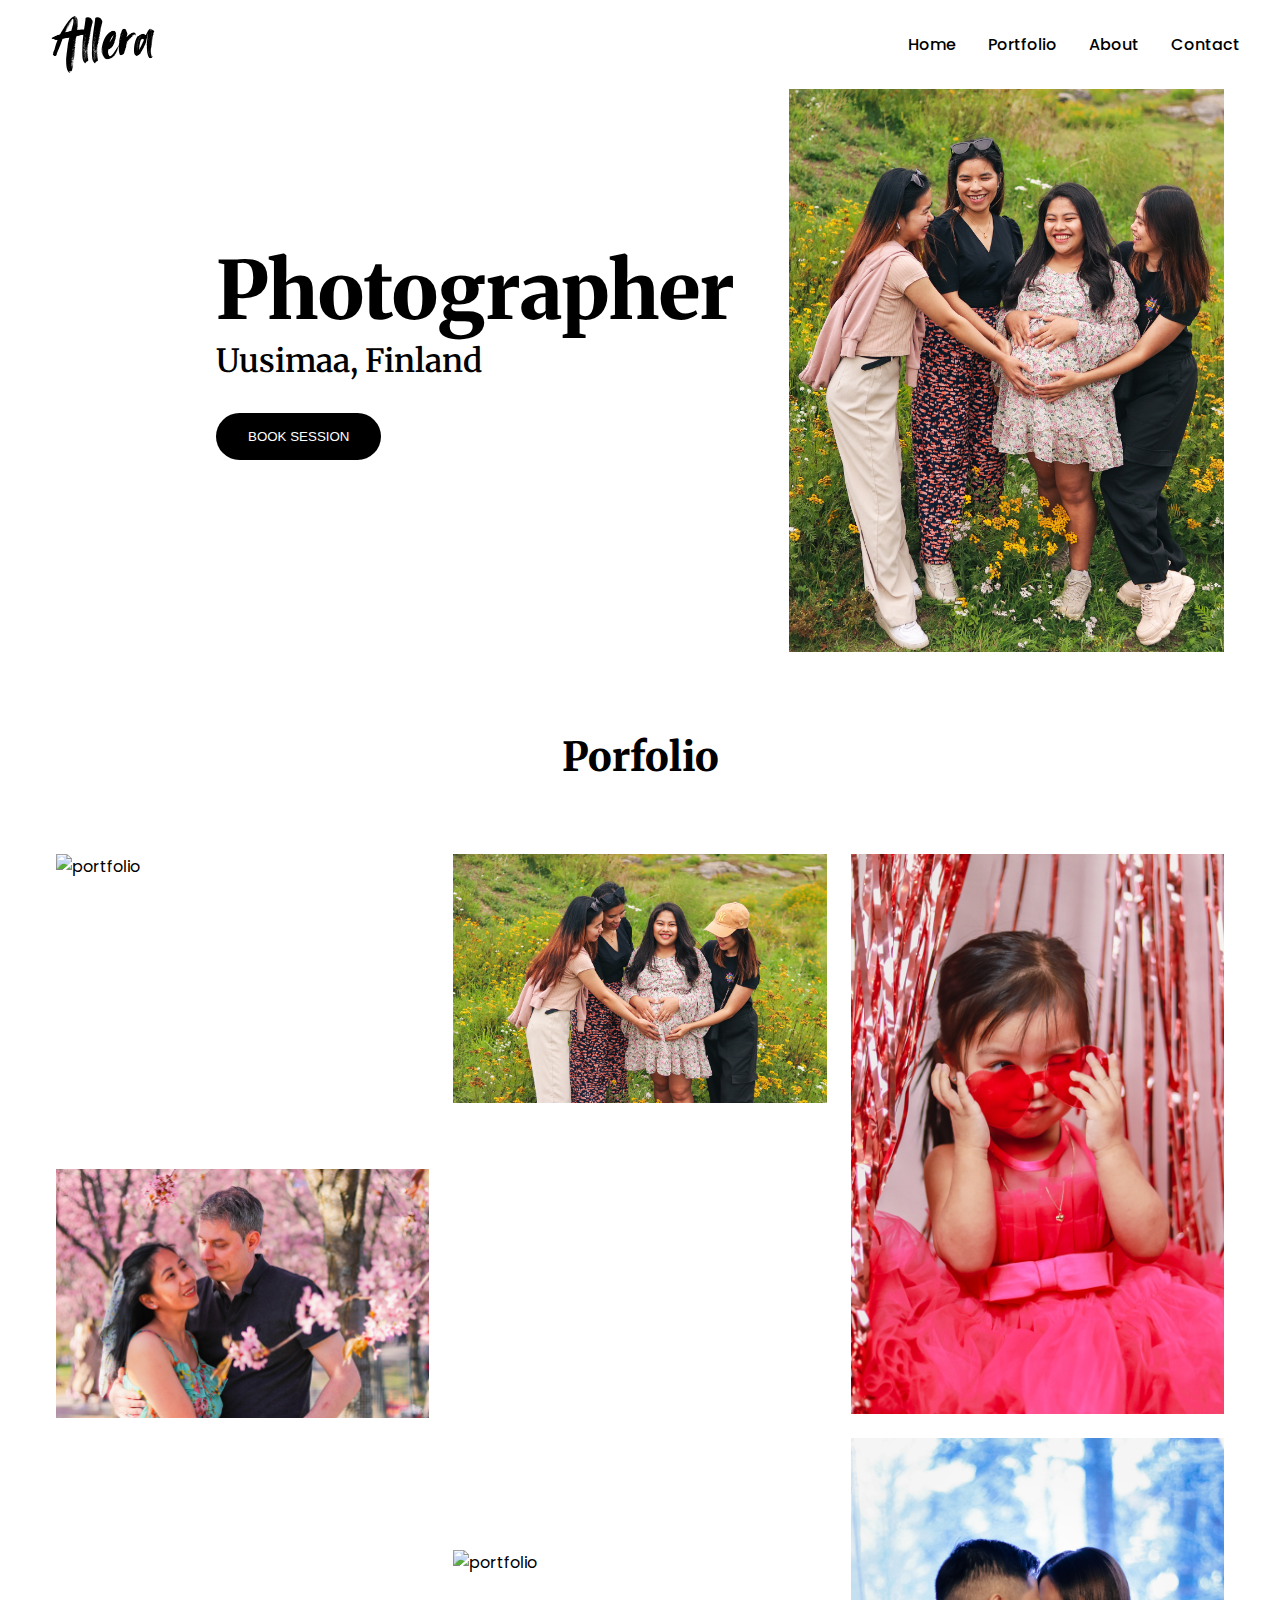
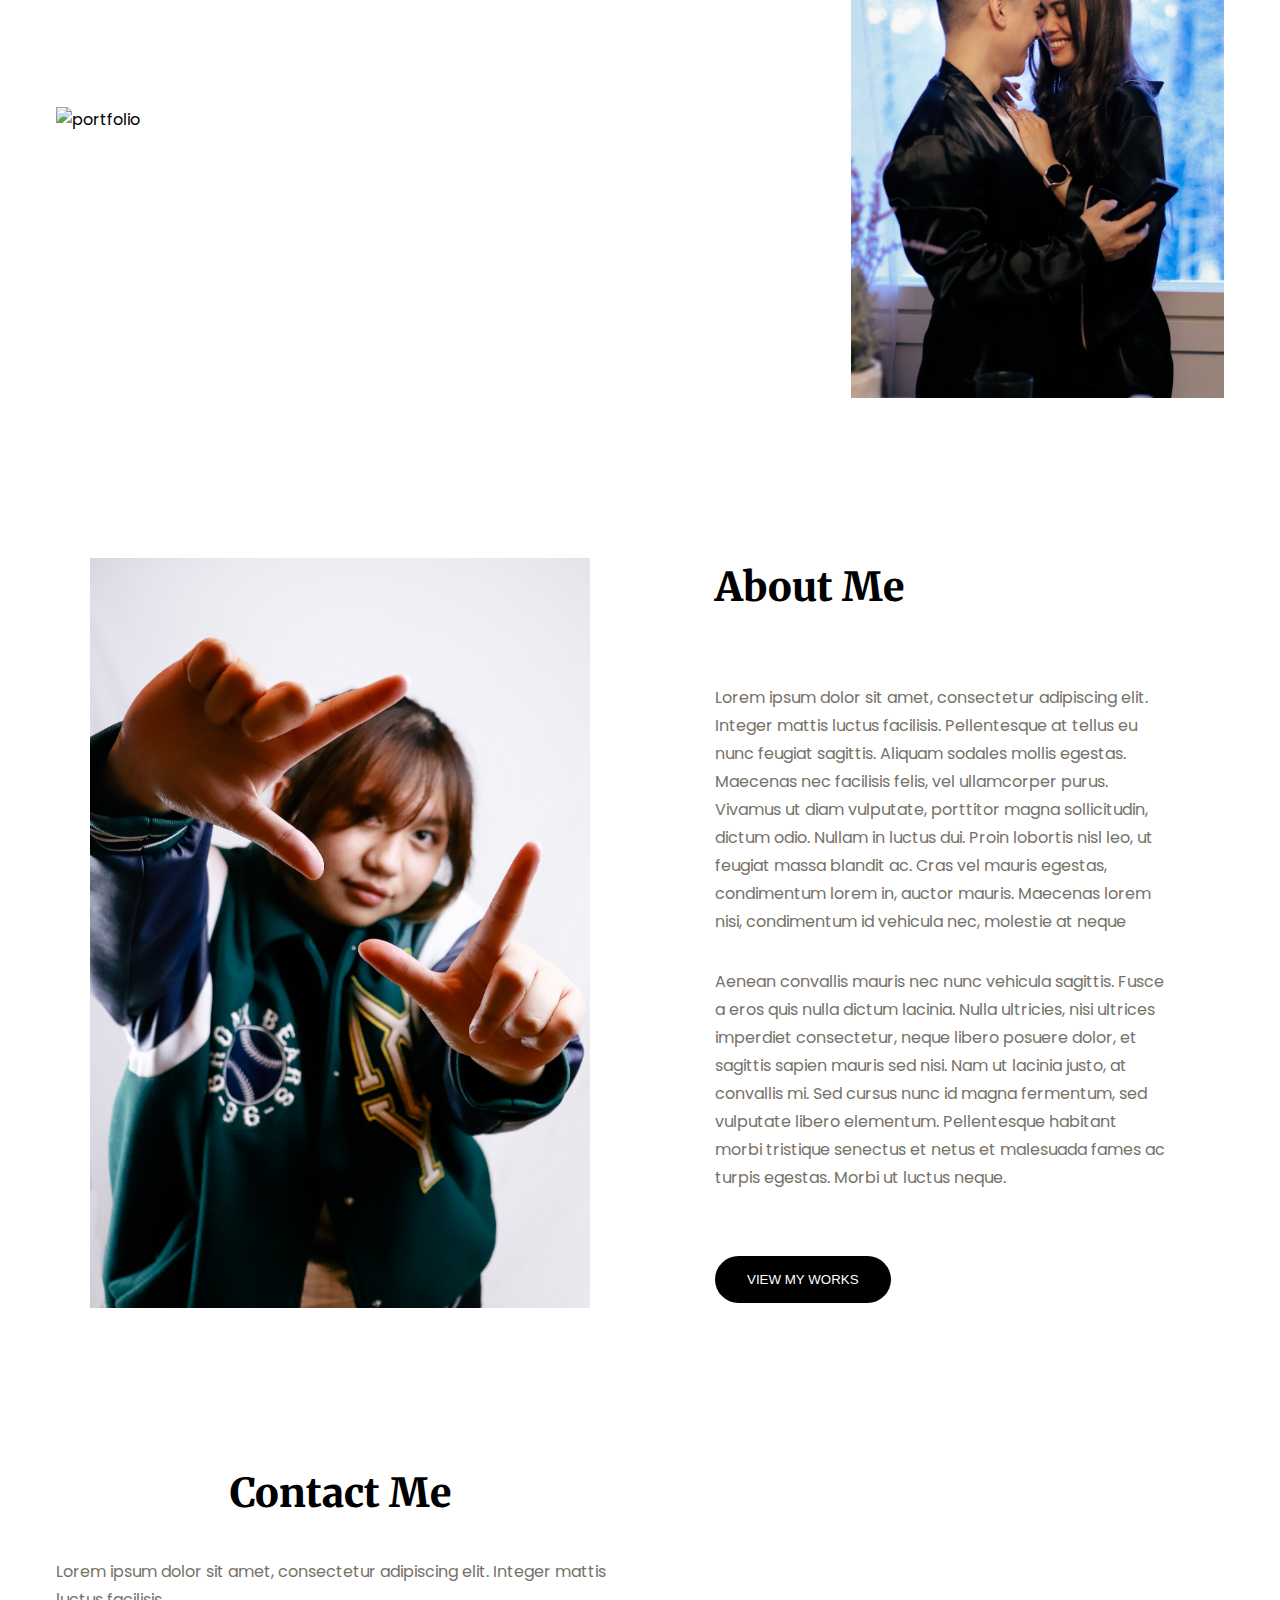
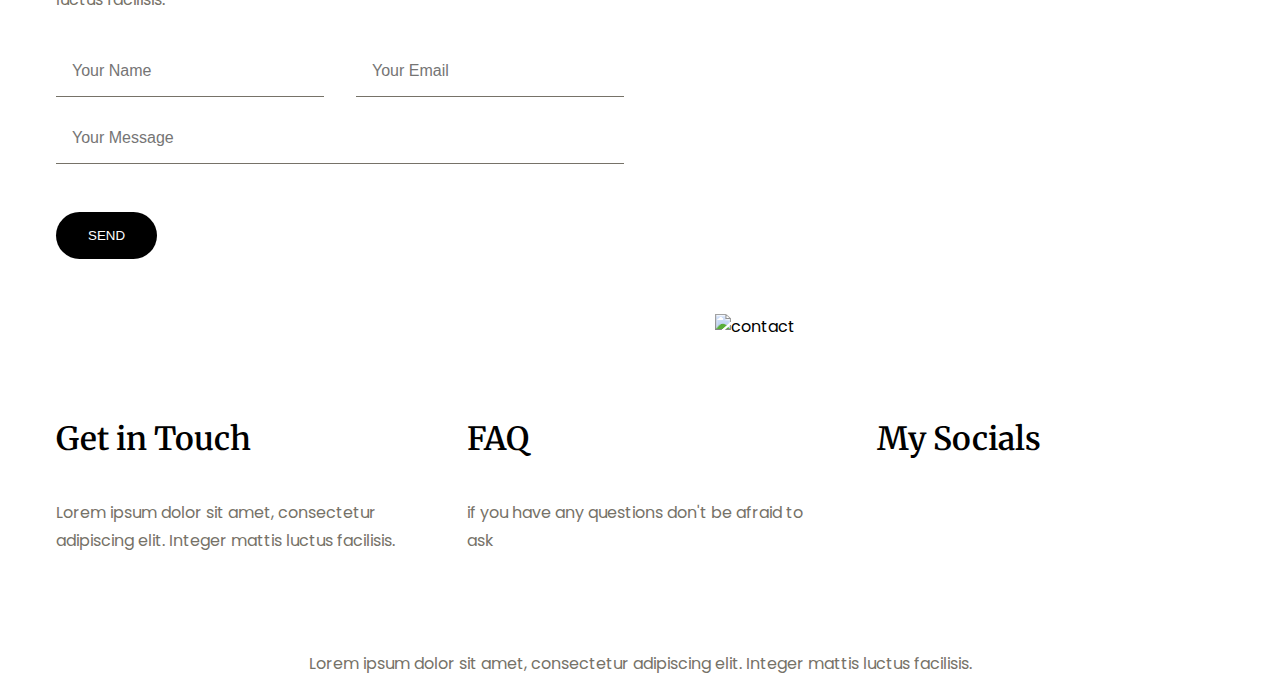
==== index.html @ 9e704250 "user error now fixed yay!notably menu toggle and links issue" ====
<!DOCTYPE html>
<html lang="en">
<head>
    <meta charset="UTF-8">
    <meta name="viewport" content="width=device-width, initial-scale=1.0">
    <script src="https://kit.fontawesome.com/eb5a73e7fa.js" crossorigin="anonymous"></script>
    <link href="https://cdn.jsdelivr.net/npm/remixicon@4.5.0/fonts/remixicon.css" rel="stylesheet"/>
    <link rel="stylesheet" href="style.css">
    <title>Allera Photography</title>
</head>
<body>
    <nav>
        <div class="nav_header">
            <div class="nav_logo">
                <a href="#">
                    <img src="assets/logo (2).png" alt="logo">
                </a>
            </div>
            <div class="nav_menu_btn" id="menu-btn">
                <i class="ri-menu-fill"></i>
            </div>
        </div>
        <ul class="nav_links" id="nav-links">
            <li><a href="#home">Home</a></li>
            <li><a href="#portfolio">Portfolio</a></li>
            <li><a href="#about">About</a></li>
            <li><a href="#contact">Contact</a></li>
        </ul>
    </nav>

    <header id="home">
        <div class="section_container header_container">
            <div class="header_image">
                <img src="assets/headertemp.jpg" alt="header">
            </div>
            <div class="header_content">
                <h1>Photographer</h1>
                <h2>Uusimaa, Finland</h2>
                <div class="header_btn">
                    <button class="btn">BOOK SESSION</button>
                </div>
            </div>
        </div>
    </header>

    <section class="section_container porfolio_container" id="portfolio">
        <h2 class="section_header">Porfolio</h2>
        <div class="portfolio_grid">
            <div>
                <img src="assets/portfolio-1.png" alt="portfolio">
                <img src="assets/portfolio-2.jpg" alt="portfolio">
                <img src="assets/portfolio-3.png" alt="portfolio">
            </div>
            <div>
                <img src="assets/portfolio-4.jpg" alt="portfolio">
                <img src="assets/portfolio-5.jpg" alt="portfolio">
            </div>
            <div>
                <img src="assets/portfolio-6.jpg" alt="portfolio">
                <img src="assets/portfolio-7.jpg" alt="portfolio">
            </div>
        </div>
    </section>

    <section class="section_container about_container" id ="about">
        <div class="about_image">
            <img src="assets/about.jpg" alt="about">
        </div>

        <div class="about_content">
            <h2 class="section_header">About Me</h2>
            <p>Lorem ipsum dolor sit amet, consectetur adipiscing elit. Integer mattis luctus facilisis. Pellentesque at tellus eu nunc feugiat sagittis. Aliquam sodales mollis egestas. Maecenas nec facilisis felis, vel ullamcorper purus. Vivamus ut diam vulputate, porttitor magna sollicitudin, dictum odio. Nullam in luctus dui. Proin lobortis nisl leo, ut feugiat massa blandit ac. Cras vel mauris egestas, condimentum lorem in, auctor mauris. Maecenas lorem nisi, condimentum id vehicula nec, molestie at neque</p>
            <p>Aenean convallis mauris nec nunc vehicula sagittis. Fusce a eros quis nulla dictum lacinia. Nulla ultricies, nisi ultrices imperdiet consectetur, neque libero posuere dolor, et sagittis sapien mauris sed nisi. Nam ut lacinia justo, at convallis mi. Sed cursus nunc id magna fermentum, sed vulputate libero elementum. Pellentesque habitant morbi tristique senectus et netus et malesuada fames ac turpis egestas. Morbi ut luctus neque.</p>
            
            <div class="about_btn">
                <button class="btn">VIEW MY WORKS</button>
            </div>
        </div>
    </section>

    <section class="section" id="contact">
        <div class="section_container contact_container">
            <div class="contact_content">
                <h2 class="section_header">Contact Me</h2>
                <p>Lorem ipsum dolor sit amet, consectetur adipiscing elit. Integer mattis luctus facilisis.
                </p>
                <form action="/">
                    <div class="input_row">
                        <input type="text" placeholder="Your Name">
                        <input type="text" placeholder="Your Email">
                    </div>
                    <input type="text" placeholder="Your Message">
                    <button class="btn" type="Submit">SEND</button>
                </form>
            </div>
            <div class="contact_image">
                <img src="assets/contact.png" alt="contact">
            </div>
        </div>
    </section>

    <footer>
        <div class="section_container footer_container">
            <div class="footer_col">
                <h4 class="section_header">Get in Touch</h4>
                <p>
                    Lorem ipsum dolor sit amet, consectetur adipiscing elit. Integer mattis luctus facilisis.
                </p>
            </div>
            <div class="footer_col">
                <h4 class="section_header">FAQ</h4>
                <p>if you have any questions don't be afraid to ask</p>
            </div>
            <div class="footer_col">
                <h4 class="section_header">My Socials</h4>
                <ul class="footer_socials">
                    <li>
                        <a href="https://www.facebook.com/alleracaptures"><i class="ri-facebook-box-fill"></i></a>
                    </li>
                    <li>
                        <a href="https://www.instagram.com/allerahere/"><i class="ri-instagram-line"></i></a>
                    </li>
                    <li>
                        <a href="https://www.youtube.com/@allerahere"><i class="ri-youtube-line"></i></a>
                    </li>
                </ul>
            </div>
        </div>
        <div class="footer_bar">
            Lorem ipsum dolor sit amet, consectetur adipiscing elit. Integer mattis luctus facilisis.
        </div>
    </footer>

    <script src="https://unpkg.com/scrollreveal"></script>
    <script src="main.js"></script>

</body>
</html>
---- style.css ----
@import url('https://fonts.googleapis.com/css2?family=Merriweather:ital,wght@0,300;0,400;0,700;0,900;1,300;1,400;1,700;1,900&family=Poppins:ital,wght@0,100;0,200;0,300;0,400;0,500;0,600;0,700;0,800;0,900;1,100;1,200;1,300;1,400;1,500;1,600;1,700;1,800;1,900&display=swap');

:root{
    --text-dark: #black;
    --text-light: #767268;
    --extra-light: #eef9f8;
    --white: #white;
    --max-width: 1200px;
    --header-font: "Merriweather", serif;
}

*{
    padding: 0;
    margin: 0;
    box-sizing: border-box;
}

.section_container{
    max-width: var(--max-width);
    margin: auto;
    padding: 5rem 1rem;
}

.section_header{
    position: relative;
    isolation: isolate;
    width: fit-content;
    margin-inline: auto;
    padding-bottom: .5rem;
    font-size: 2.5rem;
    font-weight: 800;
    font-family: var(--header-font);
    color: var(--text-dark);
    text-align: center;
}

.section_header::before{
    position: absolute;
    content: "";
    bottom: 0;
    left: 0;
    height: 2px;
    width: 3rem;
    background-color: var(--text-dark);
}

.btn{
    padding: 1rem 2rem;
    outline: none;
    border-radius: 25px;
    border: none;
    color: white;
    background-color: black;
    transition: 0.3s;
    cursor: pointer;
}

.btn:hover{
    background-color: var(--text-light);
}

img{
    display: flex;
    width: 100%;
}

a{
    text-decoration: none;
    transition: 0.3s;
}

ul{
    list-style: none;
}

html, body{
    scroll-behavior: smooth;
}

body{
    font-family: "Poppins", sans-serif;
}

nav{
    position: fixed;
    isolation: isolate;
    width: 100%;
    z-index: 9;
    background-color: white; /*temporary*/
}

.nav_header{
    padding: 1rem;
    width: 100%;
    display: flex;
    align-items: center;
    justify-content: space-between;
    background-color: white;
}

.nav_logo img{
    max-width: 125px;
}

.nav_menu_btn{
    font-size: 1.5rem;
    color: var(--text-dark);
    cursor: pointer;
}

.nav_links{
    position: absolute;
    bottom: 0;
    left: 0;
    width: 100%;
    display: flex;
    align-items: center;
    justify-content: center;
    flex-direction: column;
    gap: 2rem;
    padding: 2rem;
    background-color: white;
    transition: transform 0.5s;
    z-index: -1;
}

.nav_links.open{
    transform: translateY(100%);
}

.nav_links a{
    font-weight: 500;
    color: var(--text-dark);
}

.header_container {
    display: grid;
    padding-block: 0;
    overflow: hidden;
}

.header_content {
    padding-block: 0 5rem;
}

.header_content h1 {
    font-size: 3.5rem;
    font-weight: 800;
    font-family: var(--header-font);
    color: var(--text-dark);
    text-align: center;
}

.header_content h2 {
    margin-bottom: 2rem;
    font-size: 2rem;
    font-weight: 600;
    font-family: var(--header-font);
    color: var(--text-dark);
    text-align: center;
}

.header_btn {
    text-align: center;
}

.about_container {
    display: grid;
    gap: 2rem;
    overflow: hidden;
}

.about_image img {
    max-width: 500px;
    margin-inline: auto;
}

.about_content .section_header {
    margin-bottom: 4rem;
}

.about_content p {
    margin-bottom: 2rem;
    color: var(--text-light);
    line-height: 1.75rem;
    text-align: center;
}

.about_btn {
    margin-top: 4rem;
    text-align: center;
}

.portfolio_grid {
    margin-top: 4rem;
    display: grid;
    gap: 1rem;
}

.portfolio_grid > div {
    display: grid;
    gap: 1rem;
}

.contact {
    background-color: var(--extra-light);
}

.contact_container {
    padding-block: 0;
    display: grid;
    gap: 2rem;
}

.contact_content {
    padding-block: 5rem;
}

.contact_content .section_header {
    margin-bottom: 2rem;
}

.contact_content p {
    margin-bottom: 2rem;
    line-height: 1.75rem;
    color: var(--text-light);
    text-align: center;
}

.contact_content input {
    width: 100%;
    padding: 1rem;
    margin-bottom: 1rem;
    outline: none;
    border: none;
    border-bottom: 1px solid var(--text-light);
    font-size: 1rem;
    color: var(--text-light);
    background-color: transparent;
}

.contact_content .btn {
    margin-top: 2rem;
}

.contact_image {
    display: none;
}

.footer_container {
    display: grid;
    gap: 4rem;
}

.footer_col .section_header {
    margin-inline-start: unset;
    margin-bottom: 2rem;
    font-size: 2rem;
    font-weight: 600;
}

.footer_col p {
    line-height: 1.75rem;
    color: var(--text-light);
}

.footer_socials {
    display: flex;
    align-items: center;
    flex-wrap: wrap;
}

.footer_socials a {
    padding: 5px 9px;
    font-size: 1.25rem;
    color: var(--text-light);
    border-radius: 100%;
}

.footer_socials hover {
    background-color: var(--extra-light);
}

.footer_bar {
    padding: 1rem;
    color: var(--text-light);
    text-align: center;
}

/*Responsiveness*/

@media (width > 540px){
    .header_content h1 {
        font-size: 4.75rem;
    }

    .portfolio_grid {
        grid-template-columns: repeat(2, 1fr);
    }

    .portfolio_grid > div:nth-child(3) {
        grid-column: 1/3;
        grid-template-columns: repeat(2, 1fr);
    }

    .input_row {
        display: flex;
        gap: 2rem;
    }

    .footer_container {
        grid-template-columns: repeat(2, 1fr);
    }
}

@media (width > 768px) {
    nav{
        position: absolute;
        padding: 1rem 2 rem;
        max-width: var(--max-width);
        top: 0;
        left: 50%;
        transform: translateX(-50%);
        display: flex;
        align-items: center;
        justify-content: space-between;
        gap: 1rem;
    }

    .nav_header {
        flex: 1;
        padding: 0;
        background-color: transparent;
    }

    .nav_menu_btn {
        display: none;
    }

    .nav_links {
        position: static;
        padding: 0;
        width: fit-content;
        flex-direction: row;
        background-color: transparent;
        transform: none !important;
    }

    .nav_links a:hover {
        color: var(--text-light);
    }

    .header_container {
        grid-template-columns: repeat(2, 1fr);
        align-items: center;
        isolation: isolate;
    }

    .header_image {
        grid-area: 1/2/2/3;
        position: relative;
        height: 100%;
    }

    .header_image img {
        position: absolute;
        top: 0;
        right: 0;
        width: unset;
        height: 100%;
        z-index: -1;
    }

    .header_content {
        padding: 10rem;
    }

    .header_content :is(h1,h2, .header_btn){
        text-align: left;
    }

    .header_content h1 {
        font-size: 5rem;
    }

    .about_container {
        grid-template-columns: repeat(2, 1fr);
        align-items: center;
    }

    .about_content {
        max-width: 450px;
        margin-inline: auto;
    }

    .about_content .section_header {
        margin-inline-start: unset;
    }

    .about_content :is(p, .about_btn) {
        text-align: left;
    }

    .portfolio_grid {
        grid-template-columns: repeat(3, 1fr);
    }

    .portfolio_grid > div:nth-child(3) {
        grid-column: unset;
        grid-template-columns: 1fr;
    }

    .contact_container {
        grid-template-columns: repeat(2, 1fr);
    }

    .contact_content .section_container {
        margin-inline-start: unset;
    }

    .contact_content p {
        text-align: left;
    }

    .contact_image {
        display: flex;
        position: relative;
        isolation: isolate;
    }

    .contact_image img {
        position: absolute;
        bottom: 0;
        left: 50%;
        transform: translateX(-50%);
        max-width: 450px;
    }

    .footer_container {
        grid-template-columns: repeat(3, 1fr);
    }
}

@media (width > 1024px) {
    .header_content{
        padding-block: 15rem 12rem;
    }

    .portfolio_grid,
    .portfolio_grid > div {
        gap: 1.5rem;
    }
}
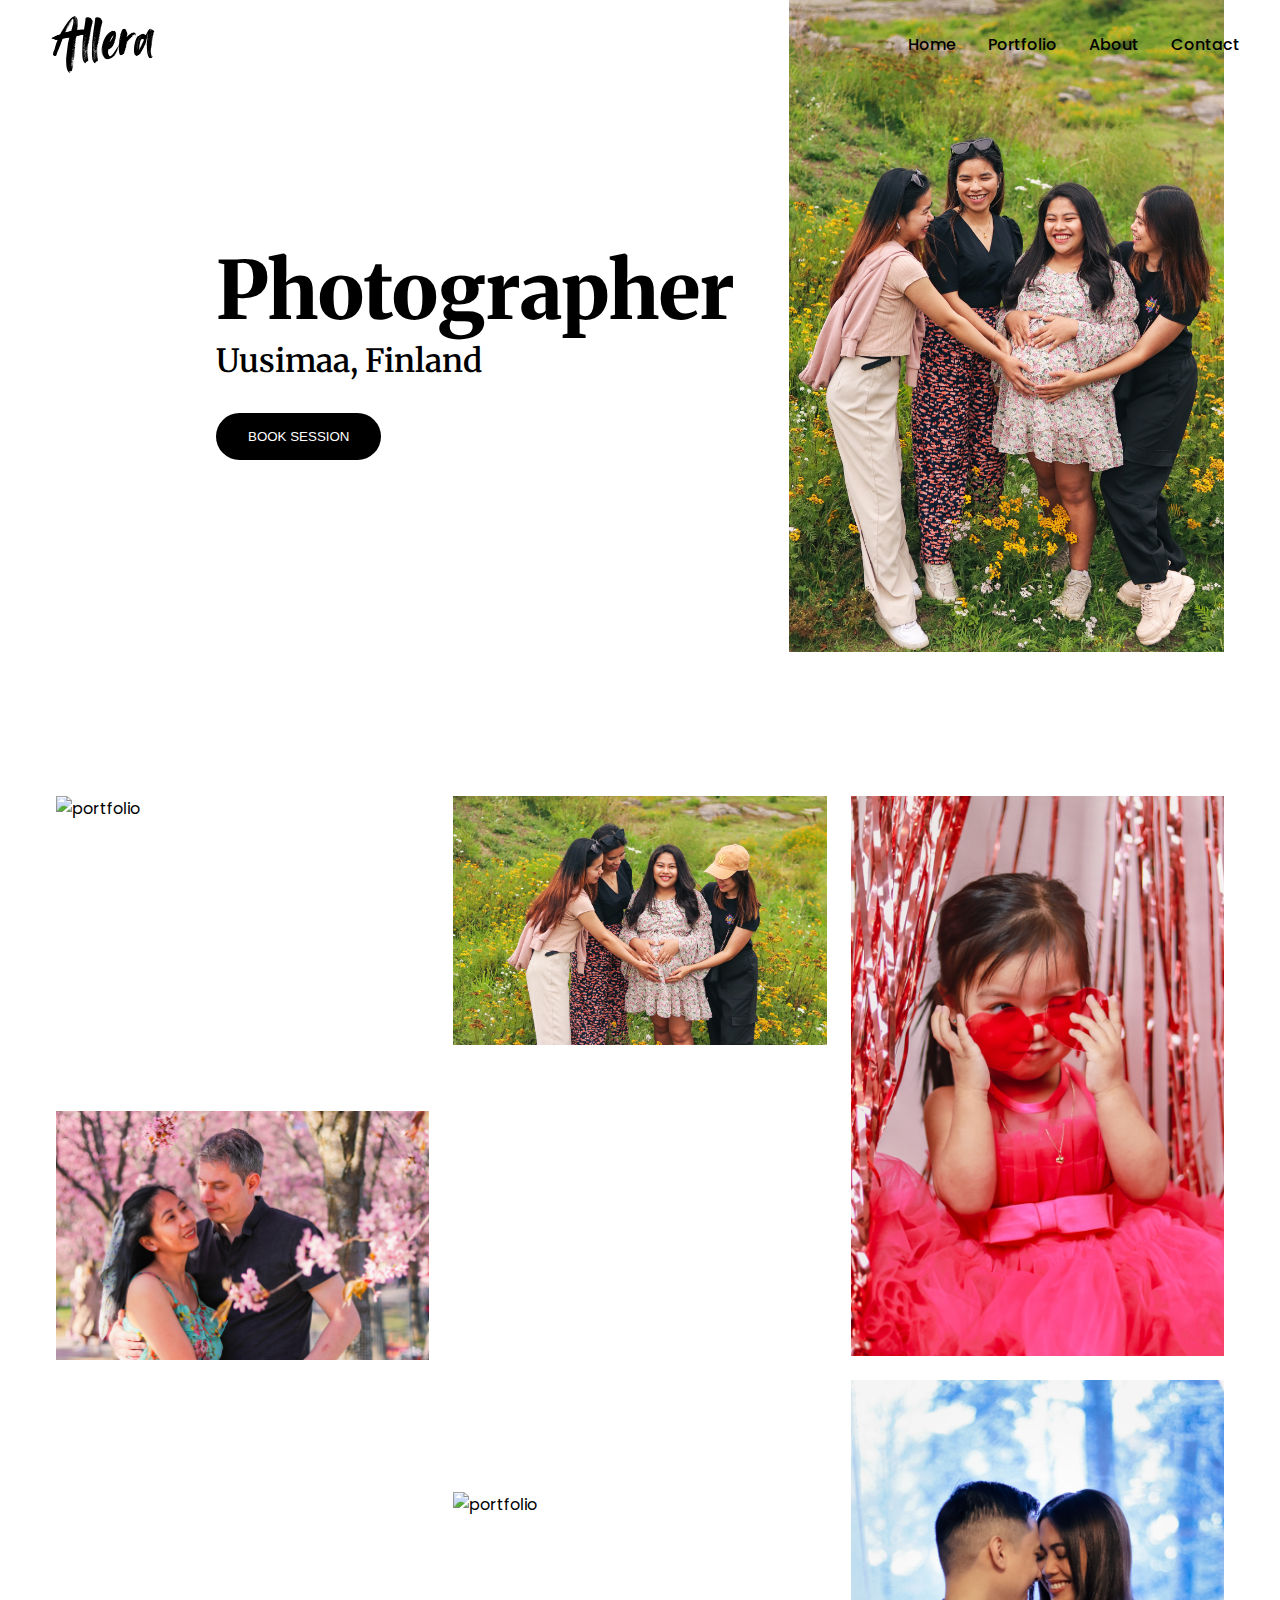
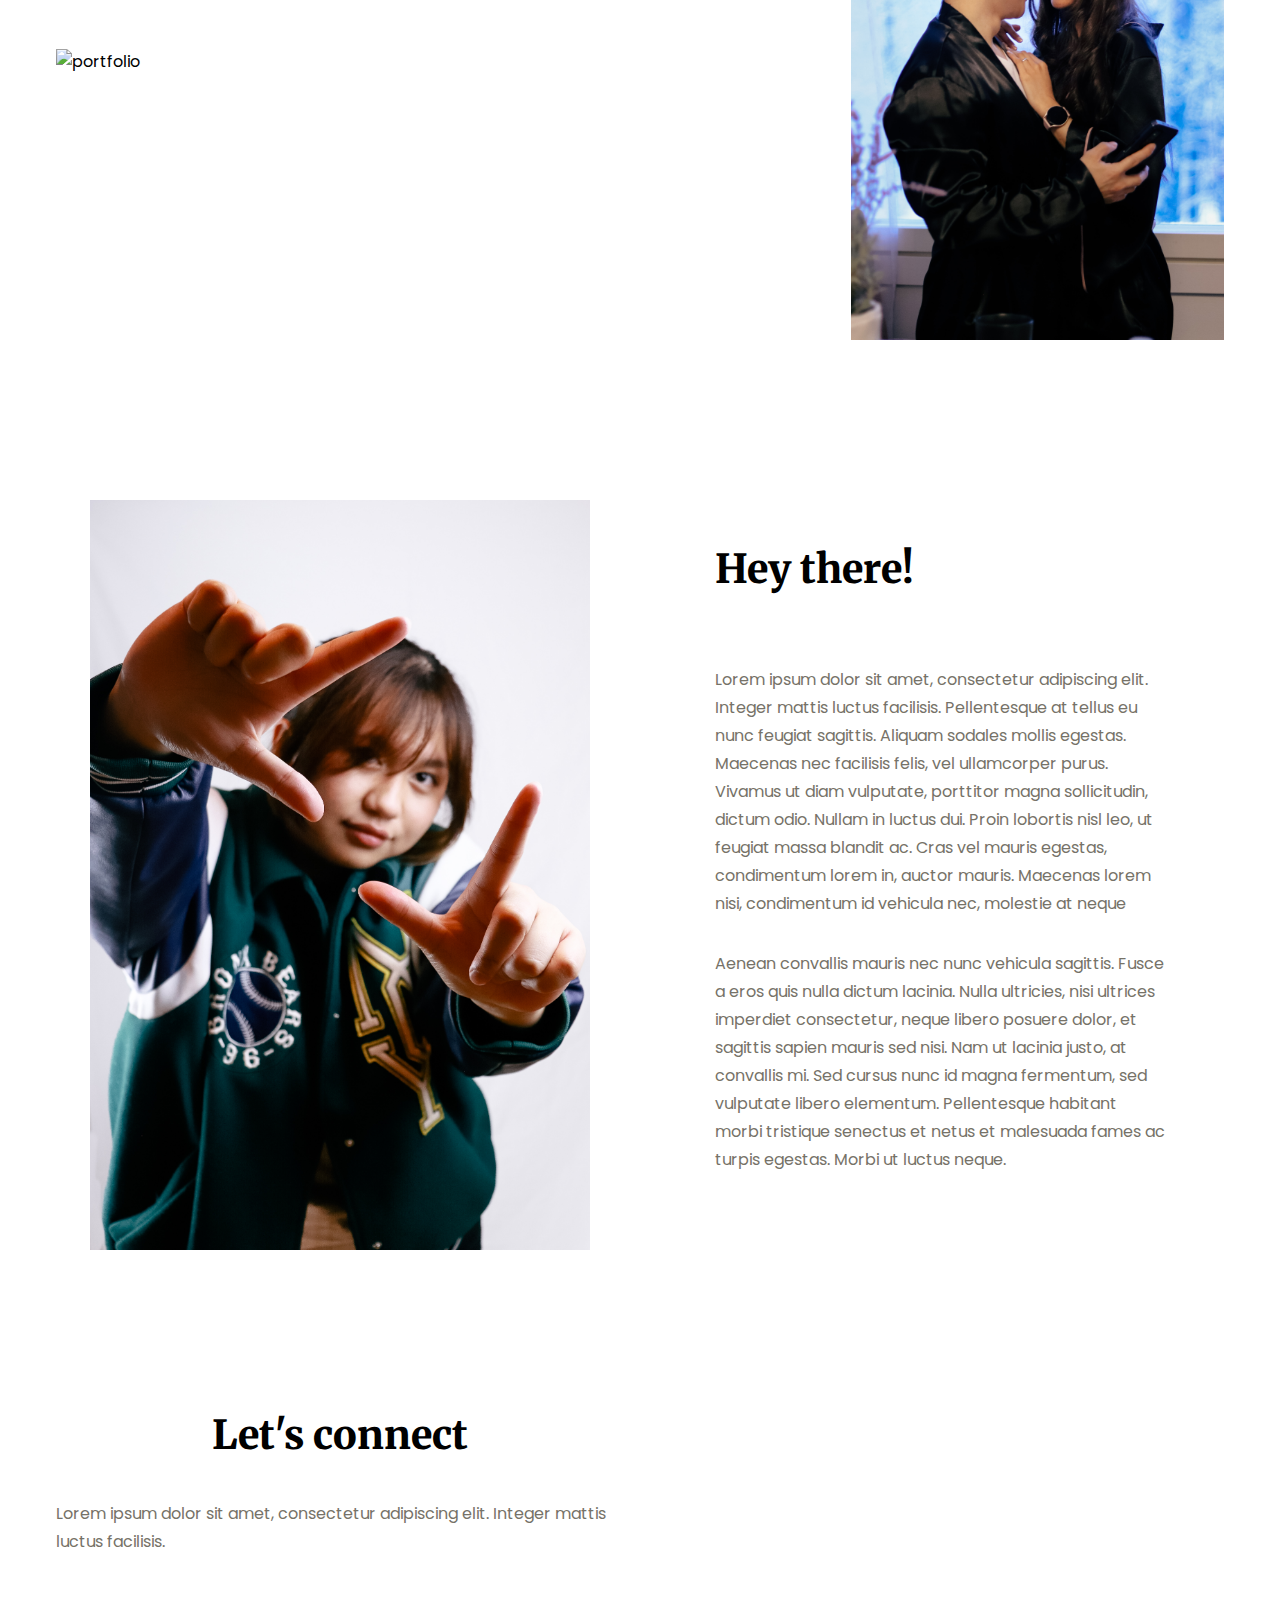
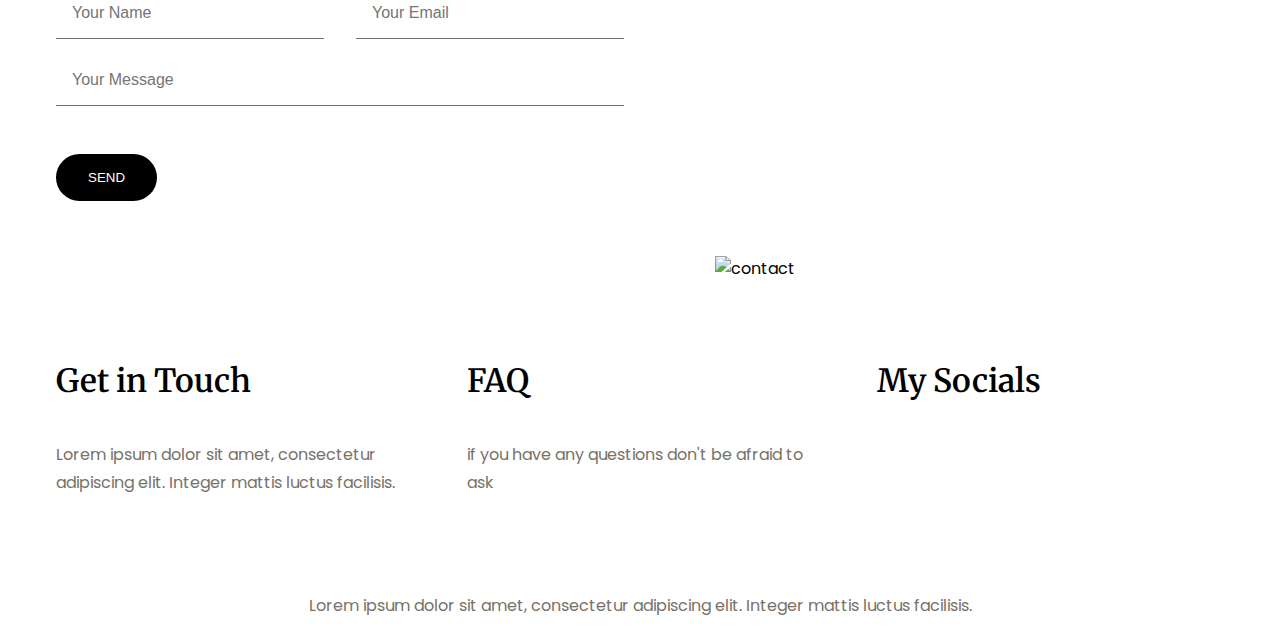
==== commit a22fcc25: "slight adjustments" ====
--- a/index.html
+++ b/index.html
@@ -41,10 +41,10 @@
                 </div>
             </div>
         </div>
-    </header>
+    </header> 
 
     <section class="section_container porfolio_container" id="portfolio">
-        <h2 class="section_header">Porfolio</h2>
+        <!-- <h2 class="section_header">Porfolio</h2> -->
         <div class="portfolio_grid">
             <div>
                 <img src="assets/portfolio-1.png" alt="portfolio">
@@ -68,20 +68,20 @@
         </div>
 
         <div class="about_content">
-            <h2 class="section_header">About Me</h2>
+            <h2 class="section_header">Hey there!</h2>
             <p>Lorem ipsum dolor sit amet, consectetur adipiscing elit. Integer mattis luctus facilisis. Pellentesque at tellus eu nunc feugiat sagittis. Aliquam sodales mollis egestas. Maecenas nec facilisis felis, vel ullamcorper purus. Vivamus ut diam vulputate, porttitor magna sollicitudin, dictum odio. Nullam in luctus dui. Proin lobortis nisl leo, ut feugiat massa blandit ac. Cras vel mauris egestas, condimentum lorem in, auctor mauris. Maecenas lorem nisi, condimentum id vehicula nec, molestie at neque</p>
             <p>Aenean convallis mauris nec nunc vehicula sagittis. Fusce a eros quis nulla dictum lacinia. Nulla ultricies, nisi ultrices imperdiet consectetur, neque libero posuere dolor, et sagittis sapien mauris sed nisi. Nam ut lacinia justo, at convallis mi. Sed cursus nunc id magna fermentum, sed vulputate libero elementum. Pellentesque habitant morbi tristique senectus et netus et malesuada fames ac turpis egestas. Morbi ut luctus neque.</p>
             
-            <div class="about_btn">
+          <!--  <div class="about_btn">
                 <button class="btn">VIEW MY WORKS</button>
-            </div>
+            </div> -->
         </div>
     </section>
 
     <section class="section" id="contact">
         <div class="section_container contact_container">
             <div class="contact_content">
-                <h2 class="section_header">Contact Me</h2>
+                <h2 class="section_header">Let's connect</h2>
                 <p>Lorem ipsum dolor sit amet, consectetur adipiscing elit. Integer mattis luctus facilisis.
                 </p>
                 <form action="/">
--- a/style.css
+++ b/style.css
@@ -86,7 +86,6 @@
     isolation: isolate;
     width: 100%;
     z-index: 9;
-    background-color: white; /*temporary*/
 }
 
 .nav_header{
@@ -289,6 +288,8 @@
 
 /*Responsiveness*/
 
+
+
 @media (width > 540px){
     .header_content h1 {
         font-size: 4.75rem;
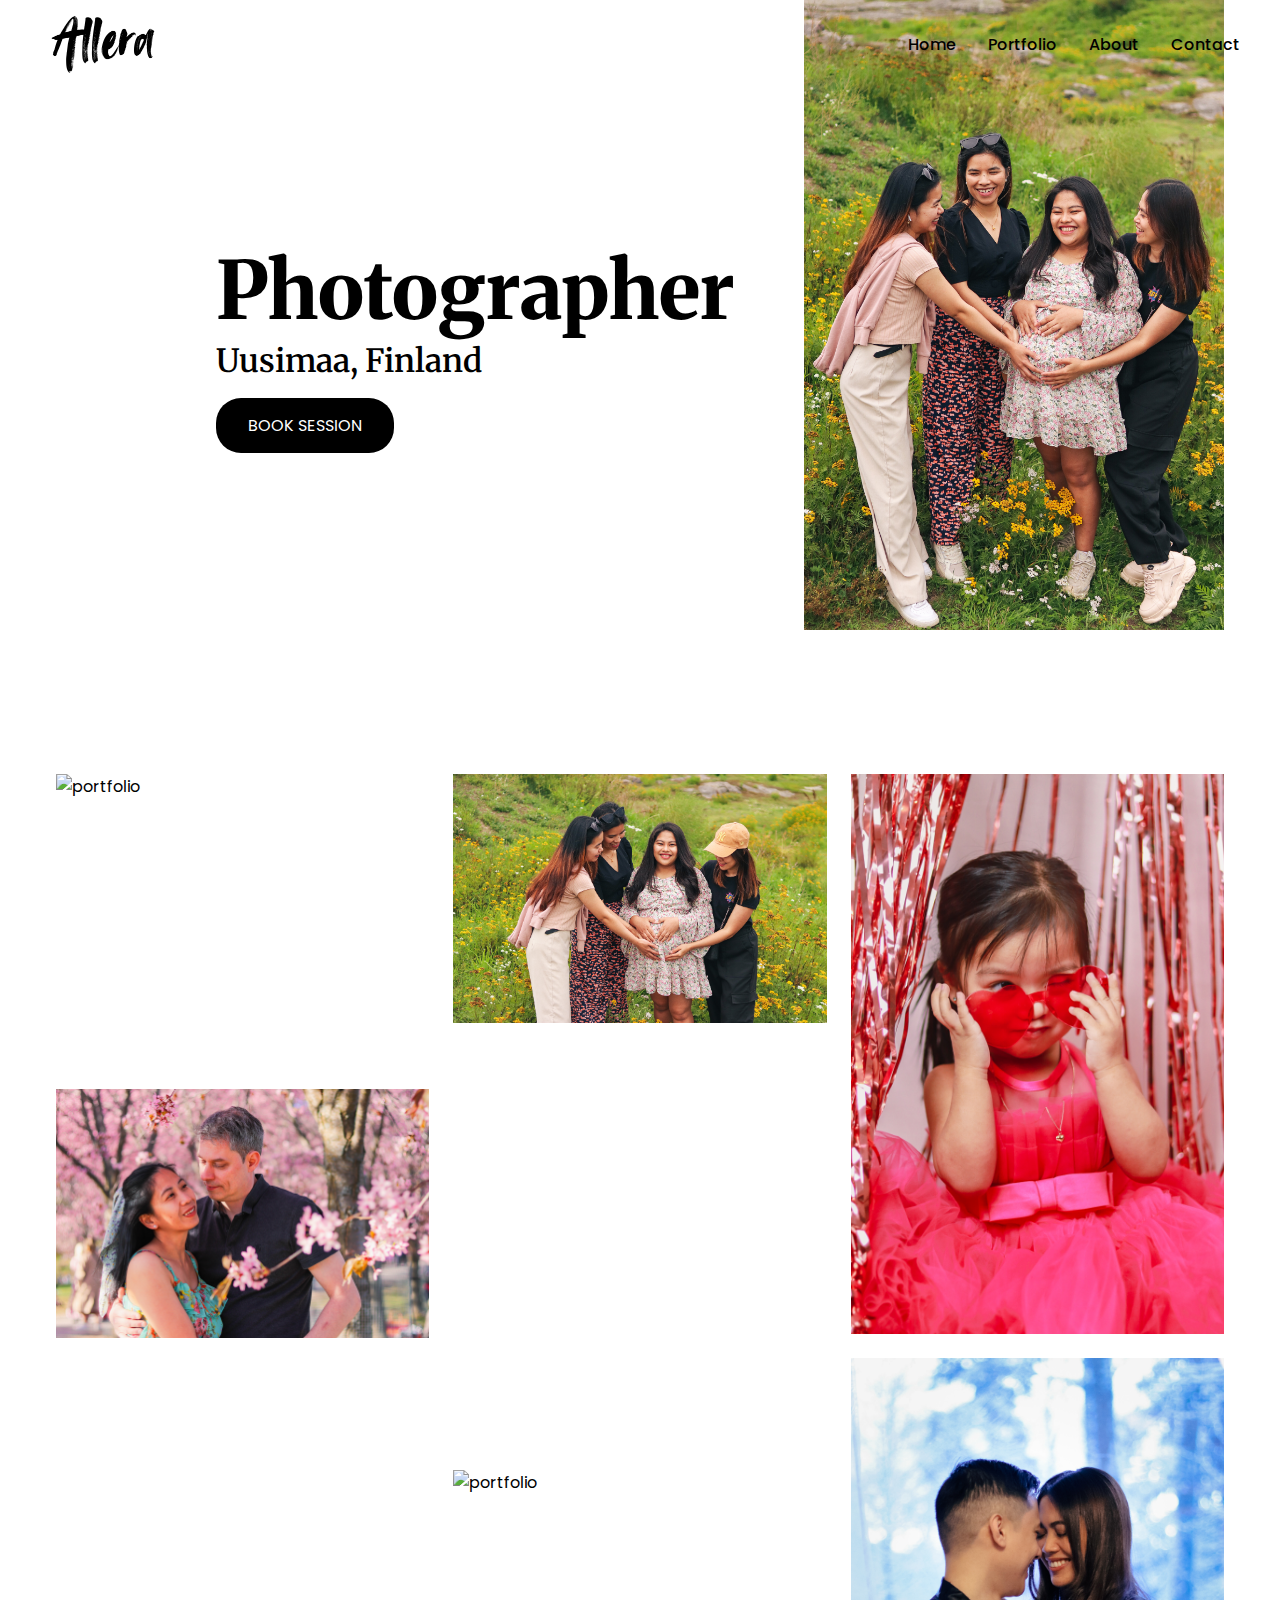
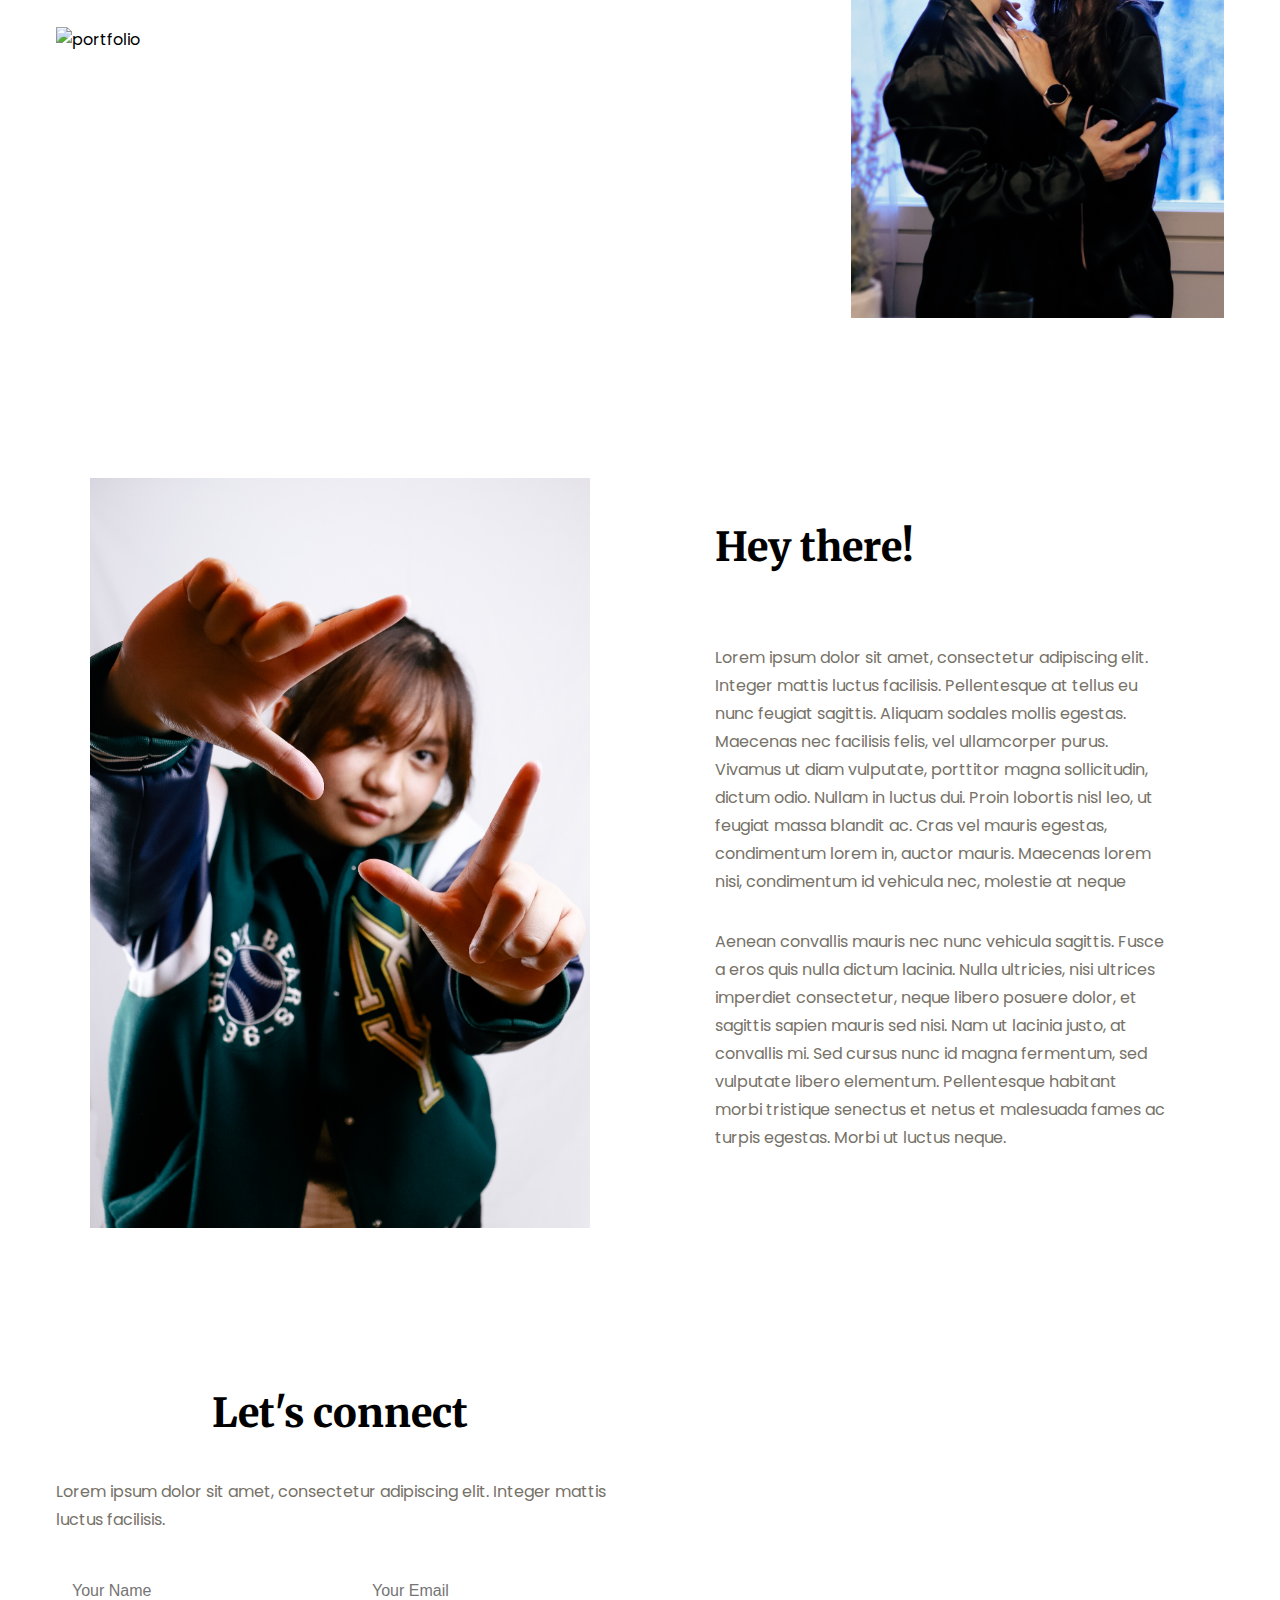
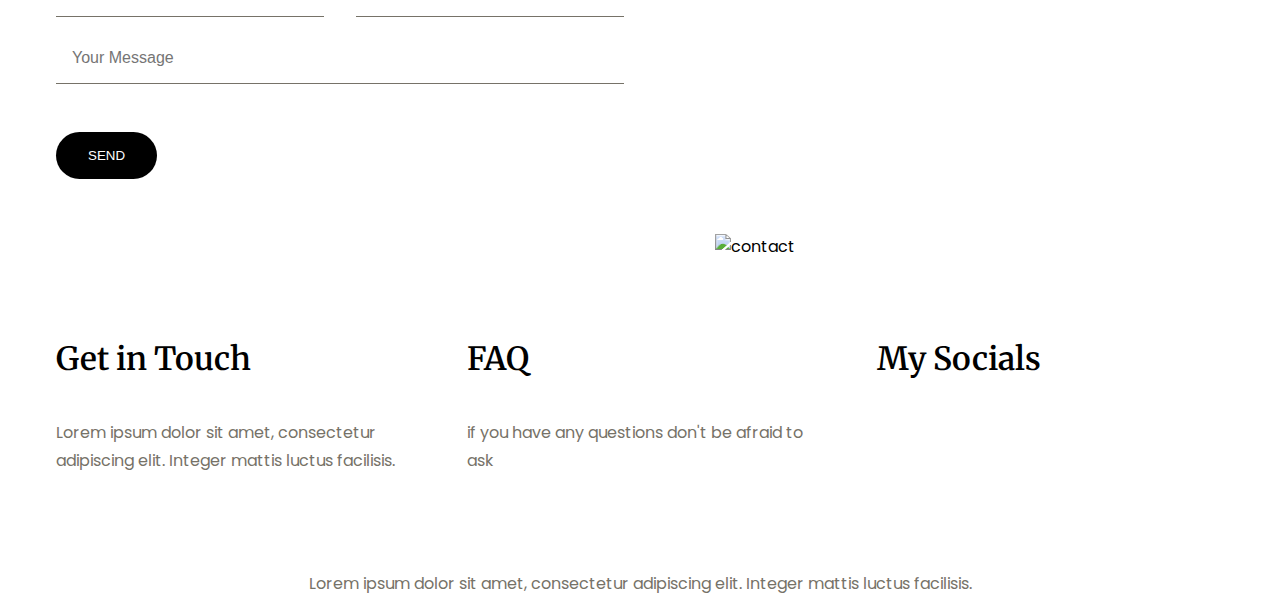
==== commit 11e705a8: "added google forms embeb link'" ====
--- a/index.html
+++ b/index.html
@@ -37,7 +37,7 @@
                 <h1>Photographer</h1>
                 <h2>Uusimaa, Finland</h2>
                 <div class="header_btn">
-                    <button class="btn">BOOK SESSION</button>
+                    <a href="form.html"  class="btn">BOOK SESSION</a>
                 </div>
             </div>
         </div>
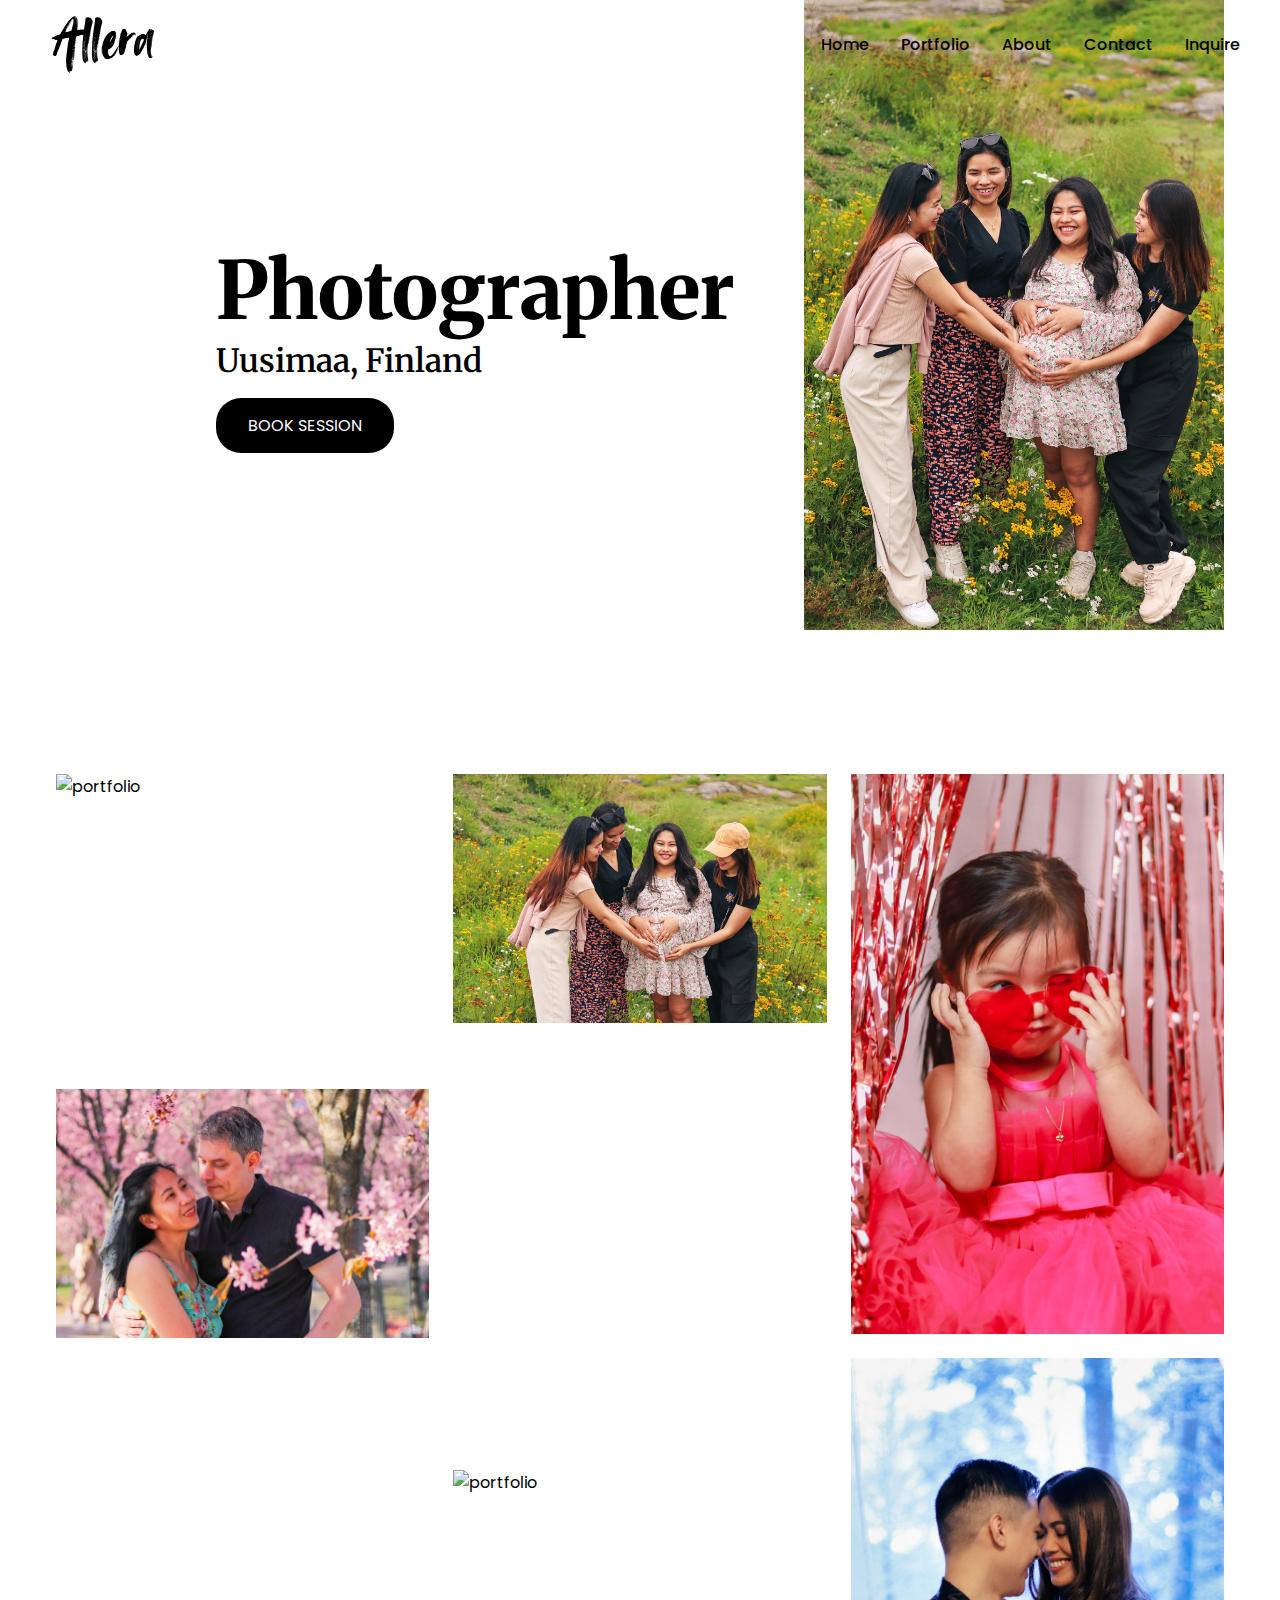
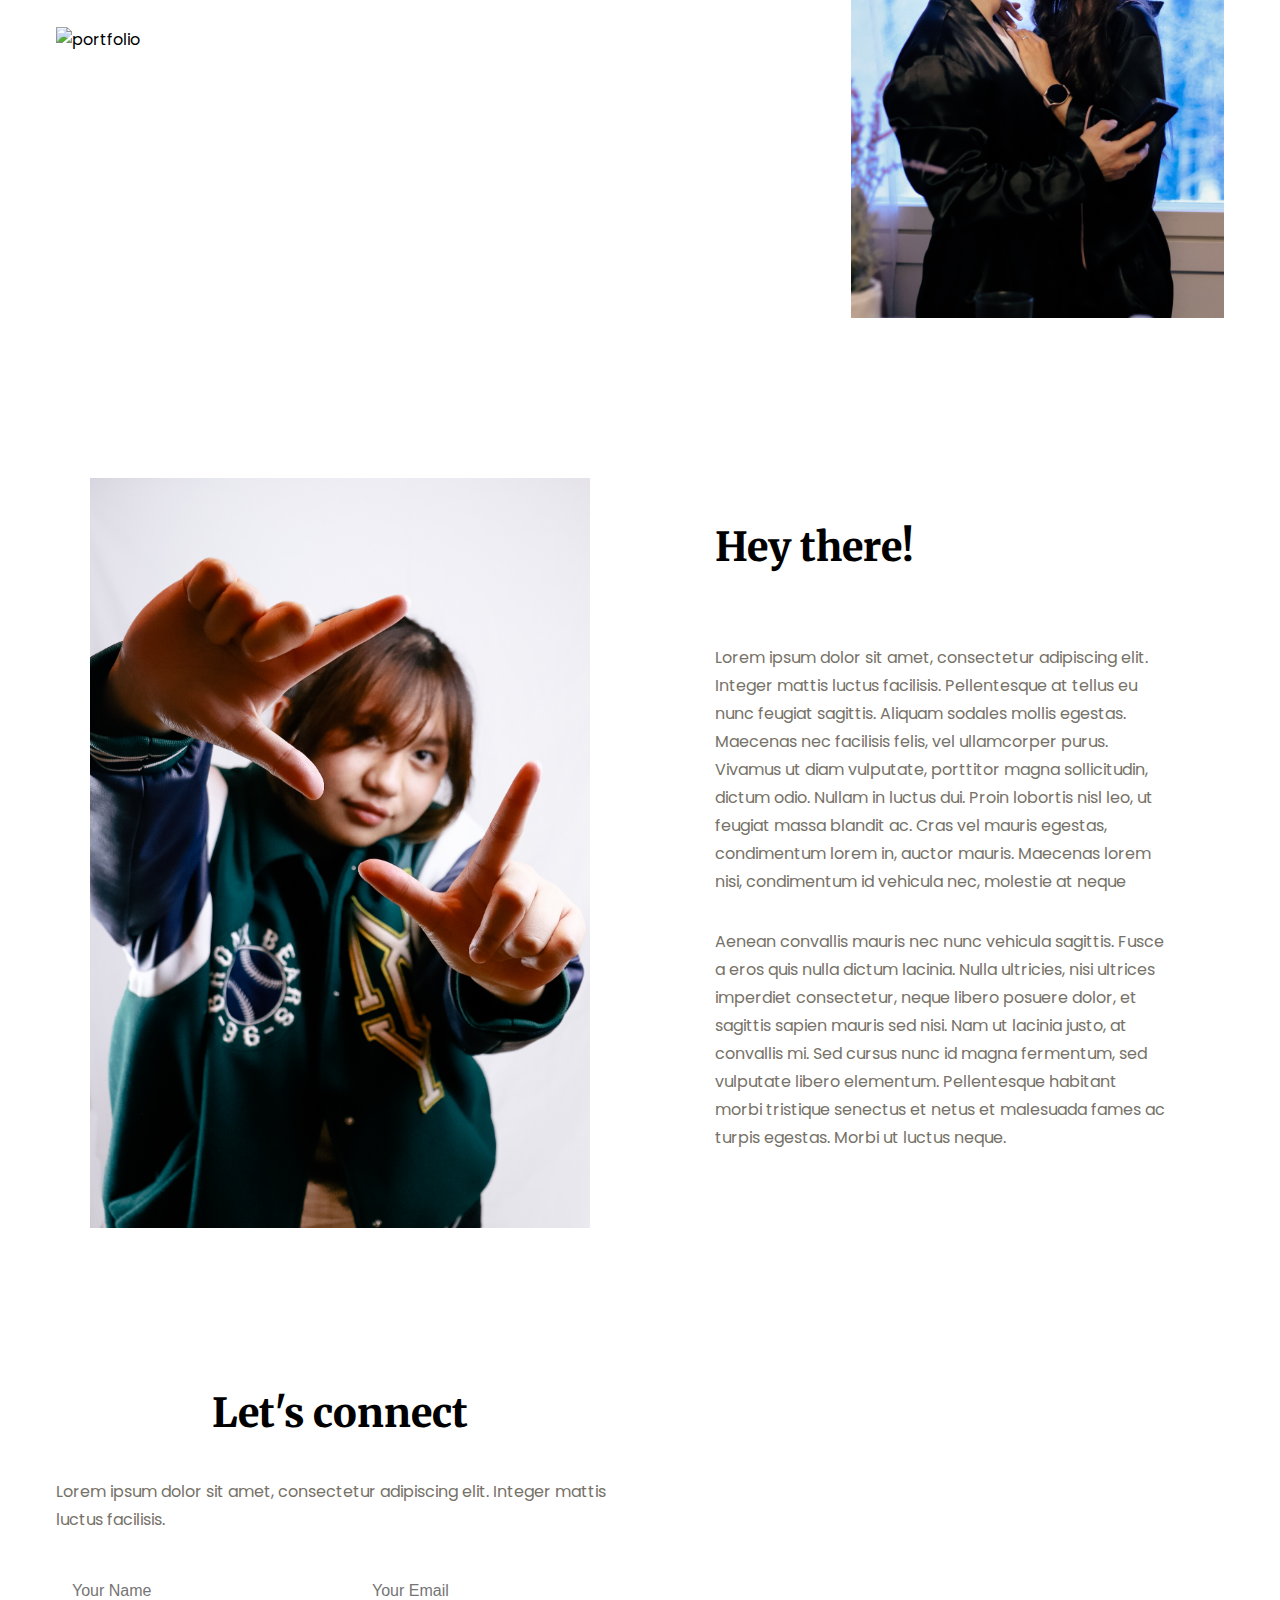
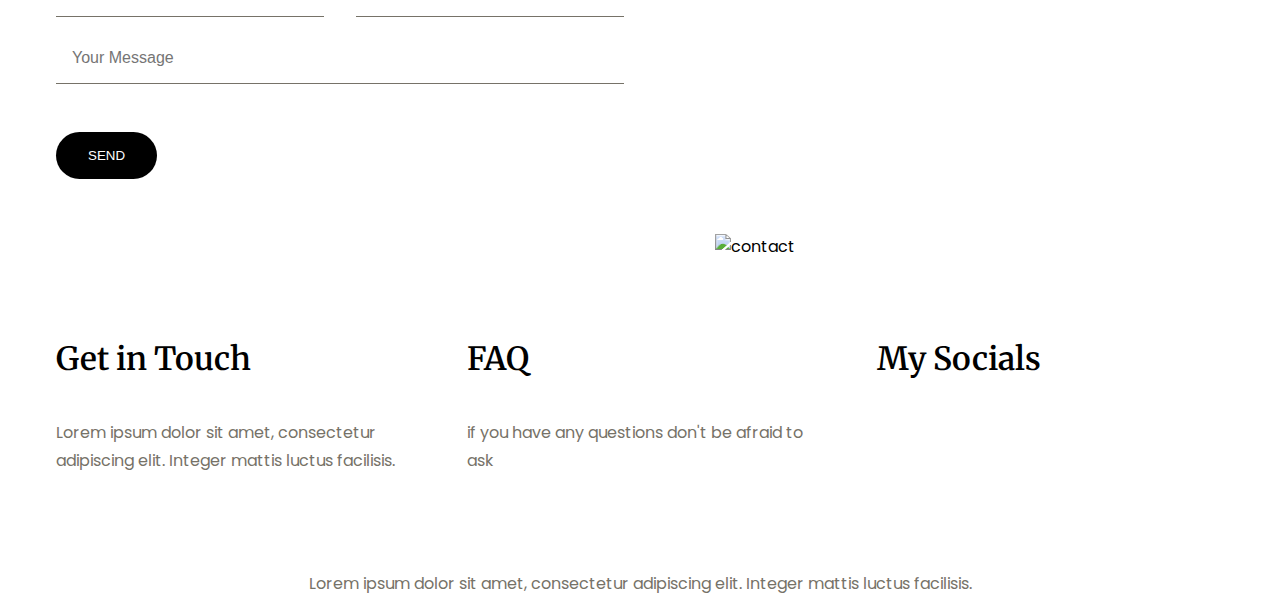
==== commit 1445f649: "possibly removing the embedded google forms to think about creating a form by scratch instead" ====
--- a/index.html
+++ b/index.html
@@ -25,6 +25,7 @@
             <li><a href="#portfolio">Portfolio</a></li>
             <li><a href="#about">About</a></li>
             <li><a href="#contact">Contact</a></li>
+            <li><a href="form.html">Inquire</a></li>
         </ul>
     </nav>
 
--- a/style.css
+++ b/style.css
@@ -286,6 +286,10 @@
     text-align: center;
 }
 
+.book_form{
+    align-items: center; /*does not really do anything ? */
+}
+
 /*Responsiveness*/
 
 
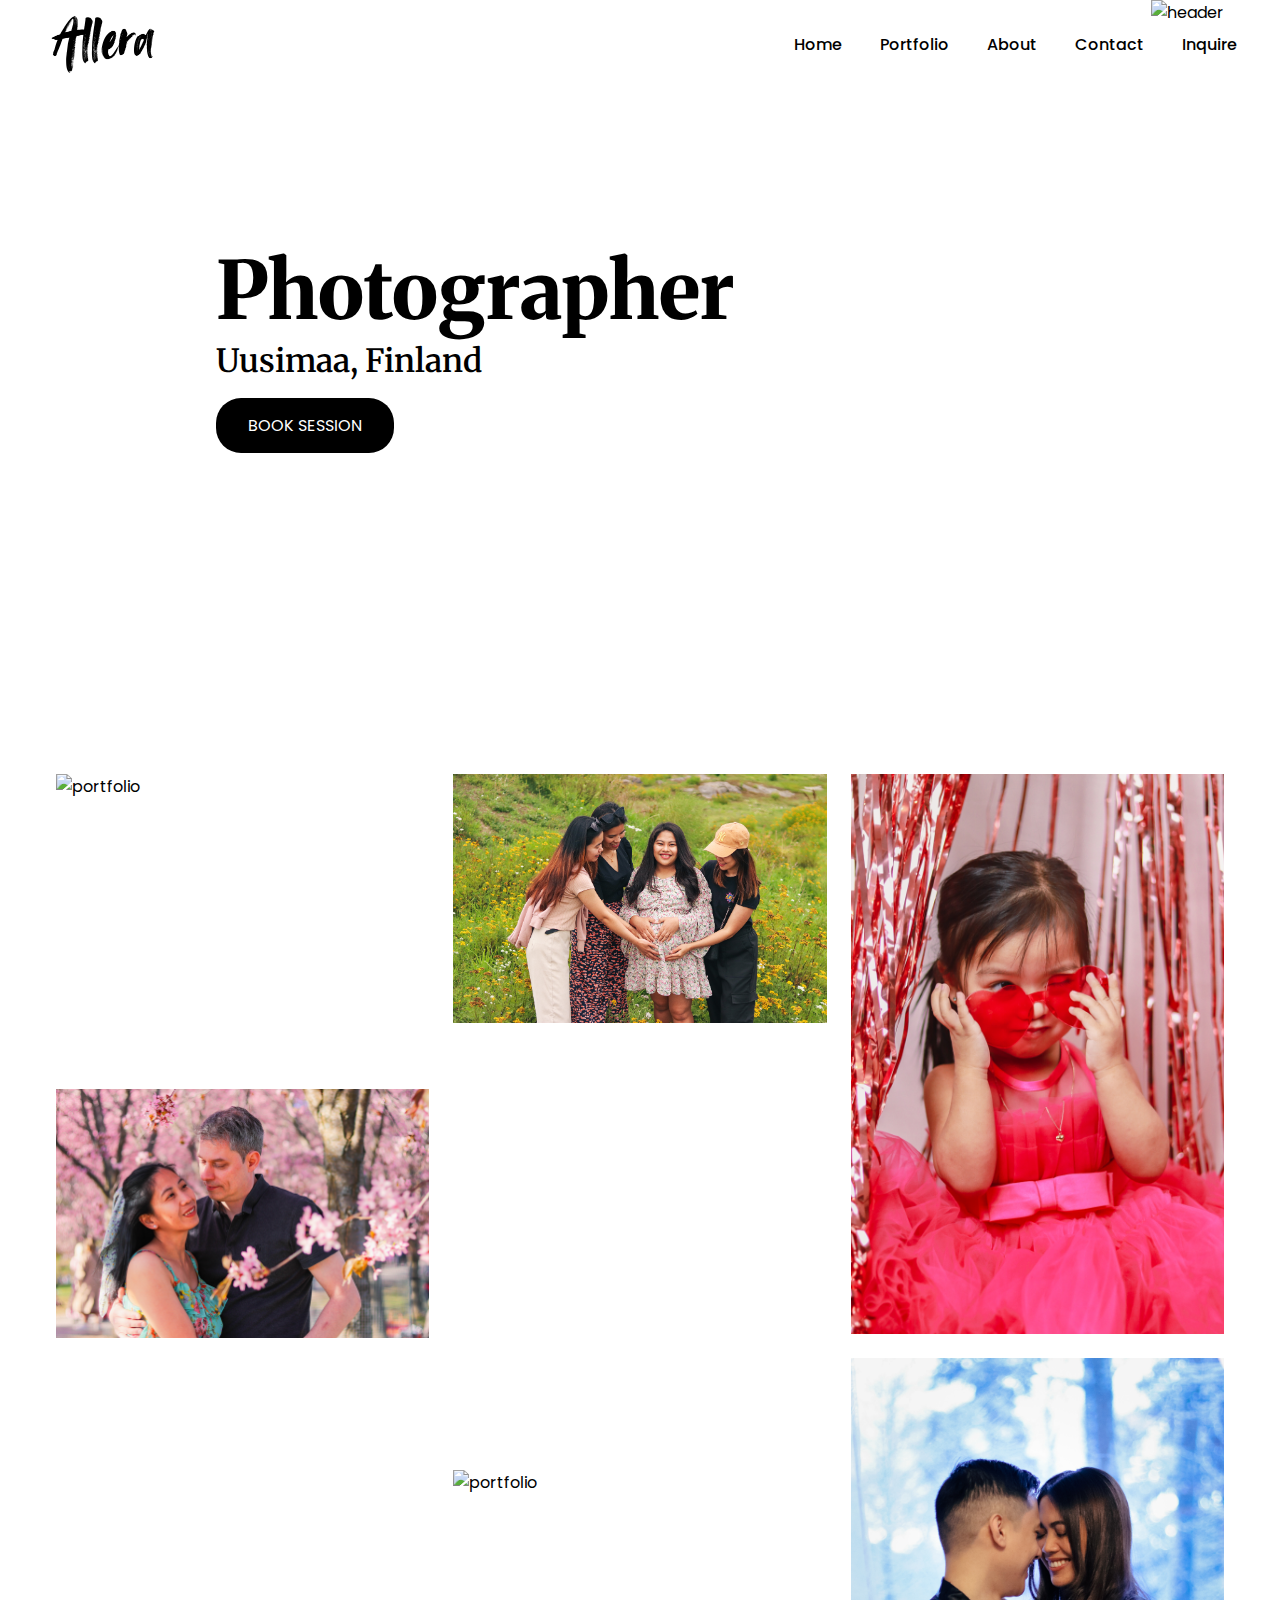
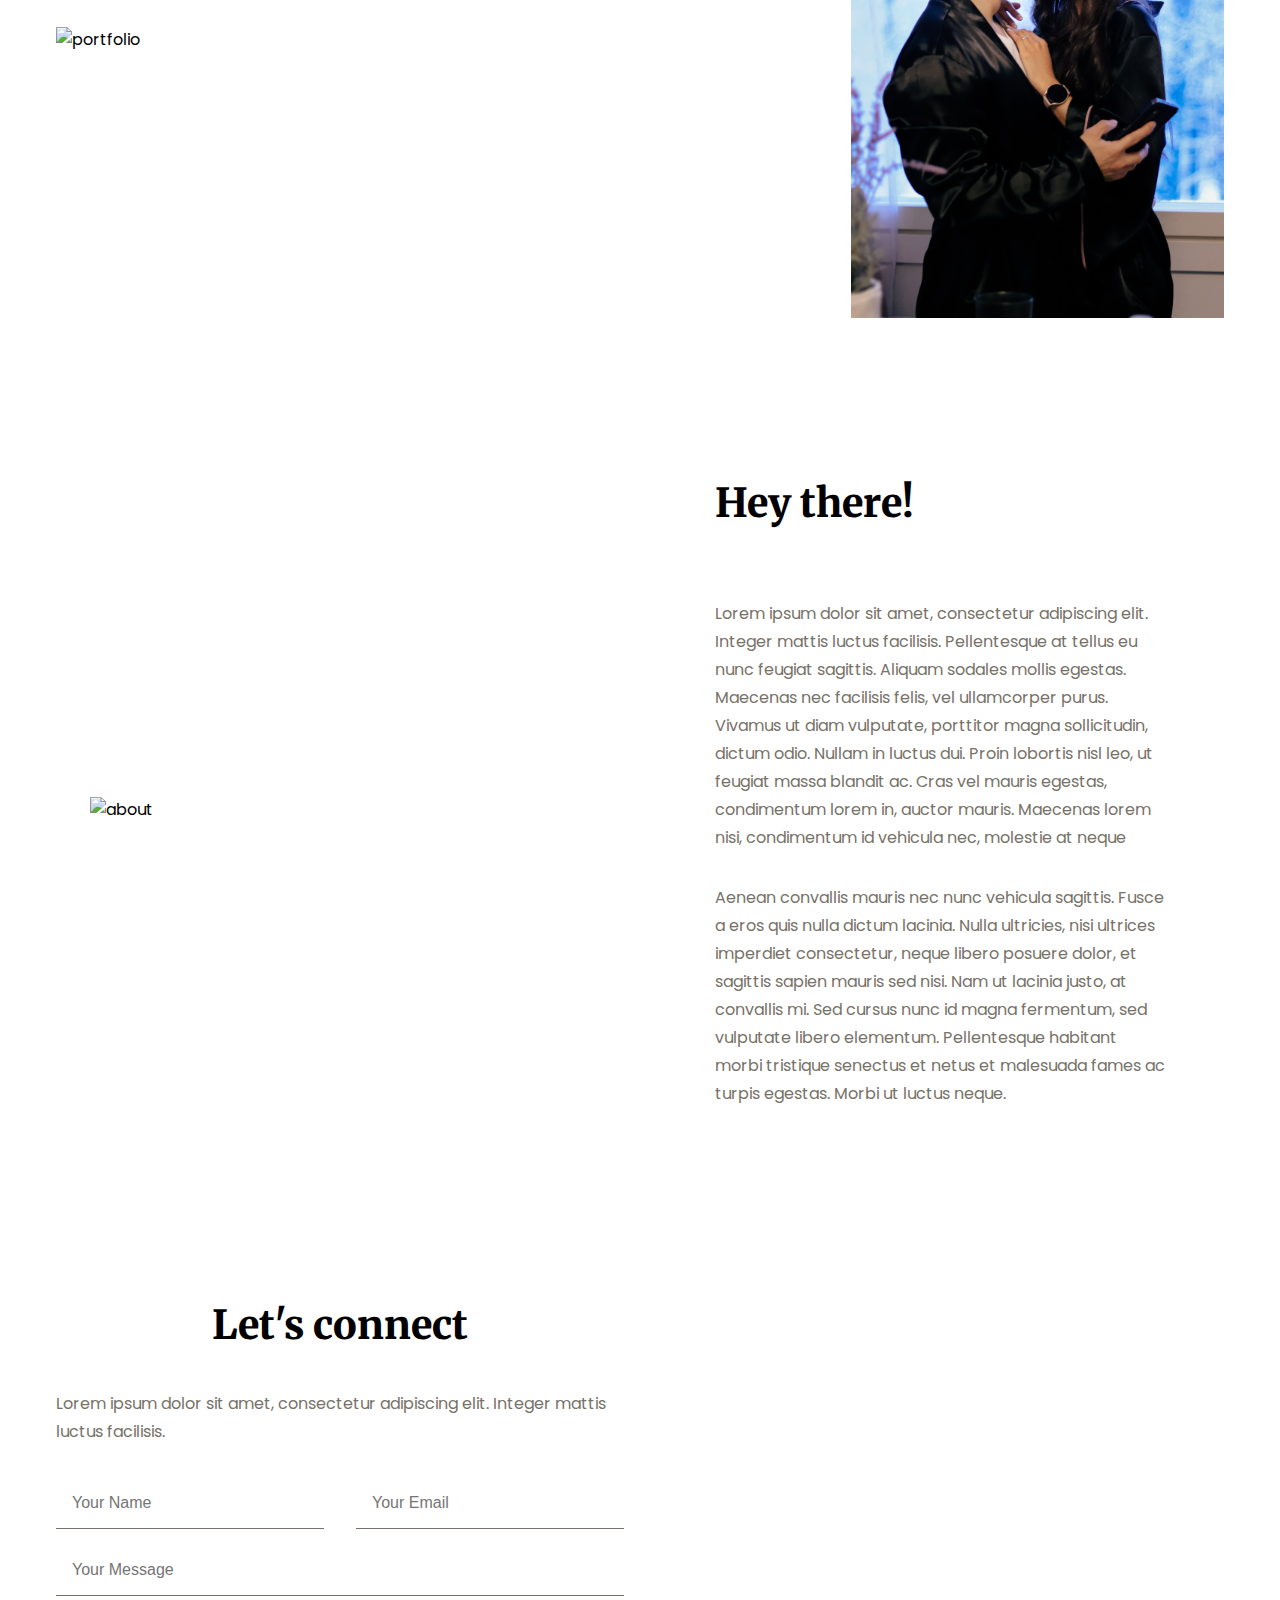
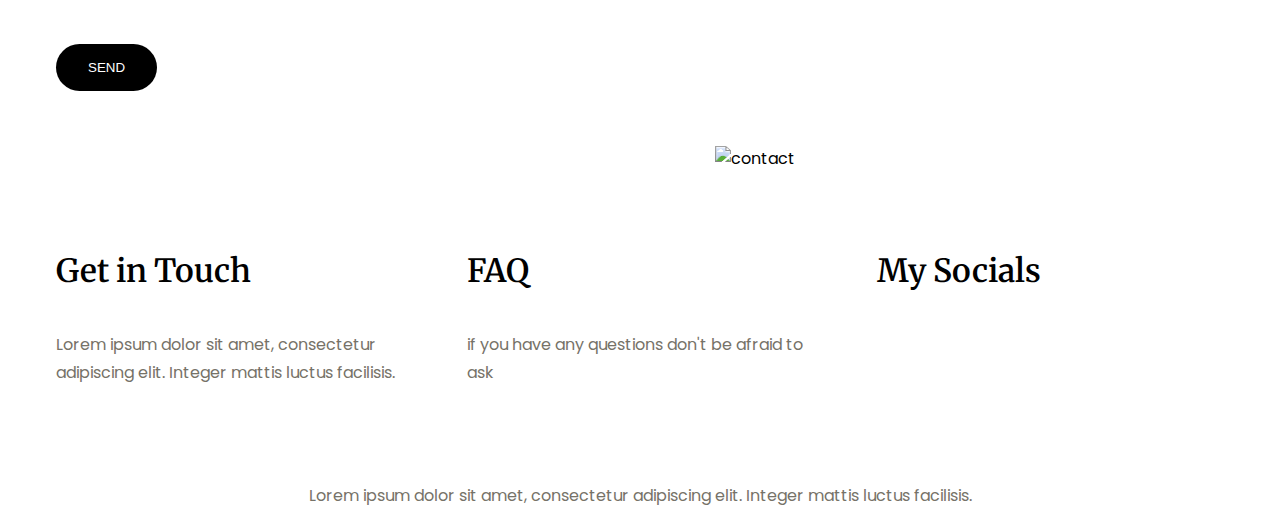
==== commit 79d000c1: "few css adjustments, playing around seeing what looks nice" ====
--- a/index.html
+++ b/index.html
@@ -32,7 +32,7 @@
     <header id="home">
         <div class="section_container header_container">
             <div class="header_image">
-                <img src="assets/headertemp.jpg" alt="header">
+                <img src="assets/headertemp2.png" alt="header">
             </div>
             <div class="header_content">
                 <h1>Photographer</h1>
@@ -65,7 +65,7 @@
 
     <section class="section_container about_container" id ="about">
         <div class="about_image">
-            <img src="assets/about.jpg" alt="about">
+            <img src="assets/abouttemp.png" alt="about">
         </div>
 
         <div class="about_content">
--- a/style.css
+++ b/style.css
@@ -130,6 +130,9 @@
 .nav_links a{
     font-weight: 500;
     color: var(--text-dark);
+    background: rgba(255, 255, 255, 0.945);
+    border-radius: 15px;
+    padding: 4px 3px;
 }
 
 .header_container {
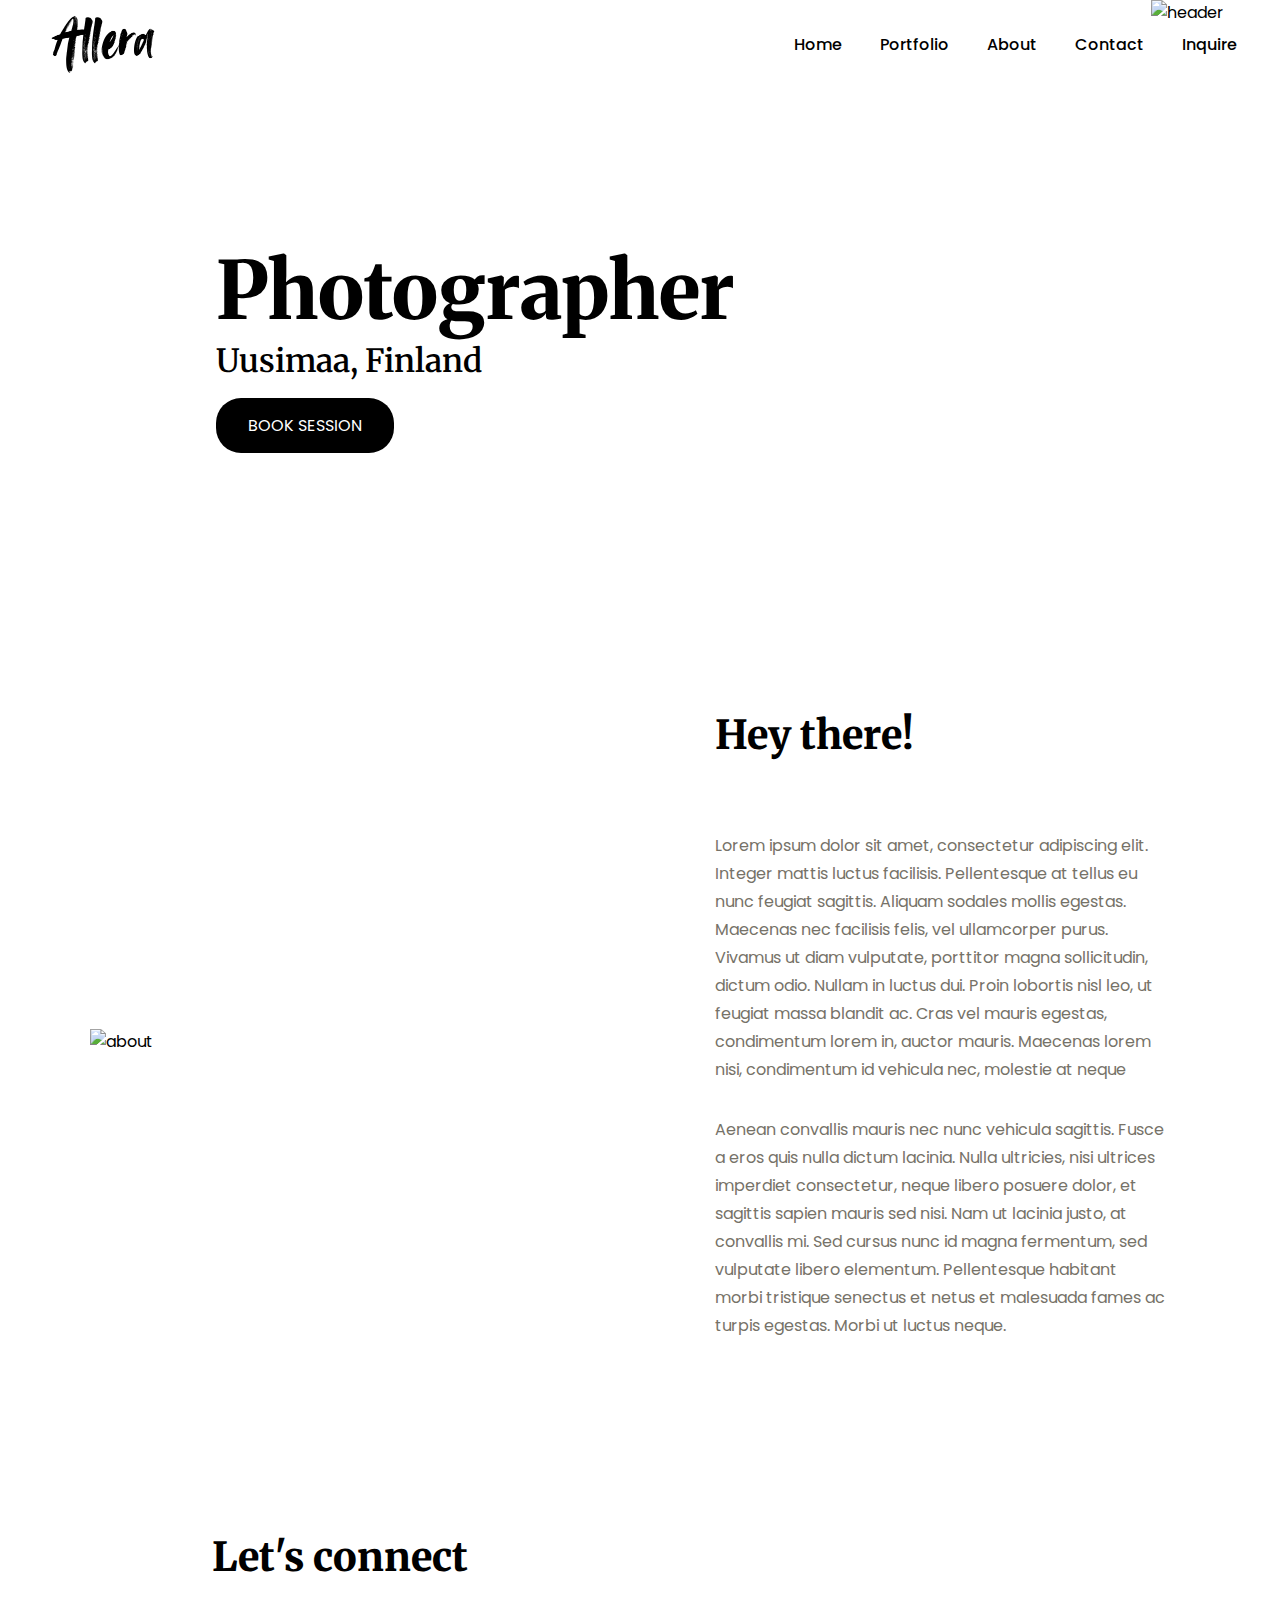
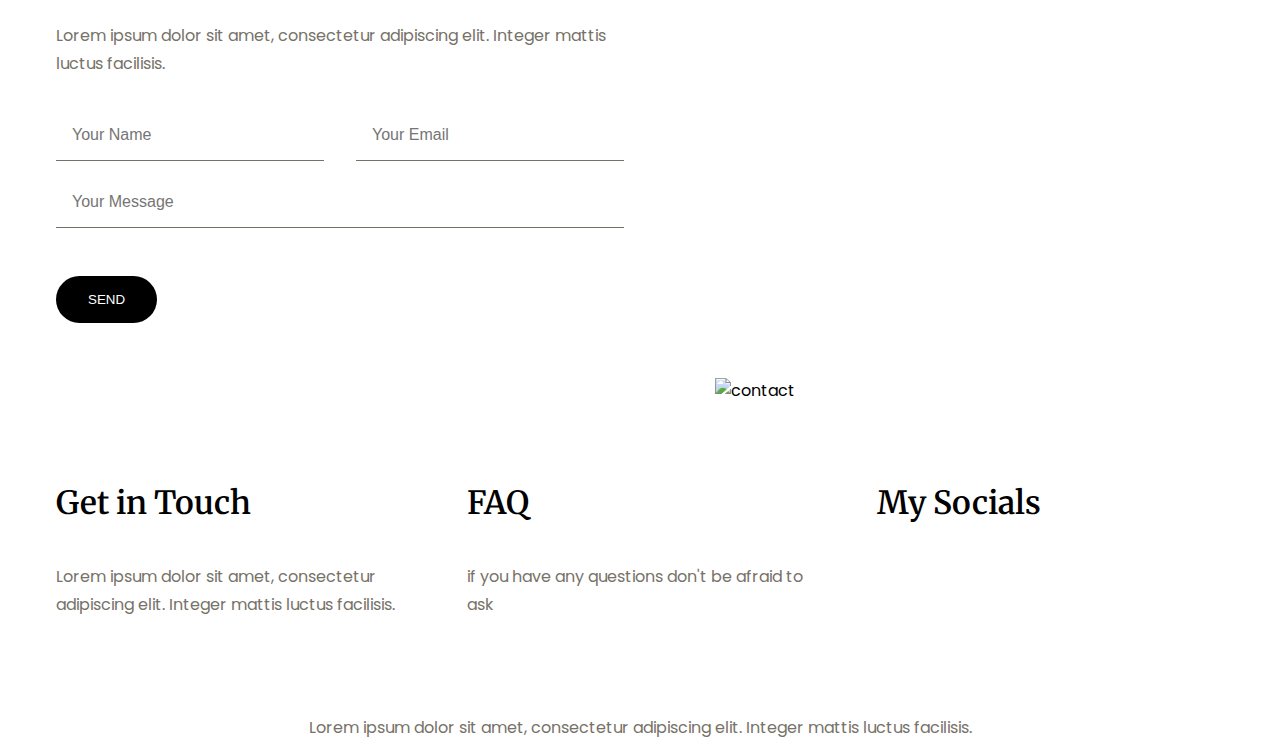
==== commit c450ddd8: "moved portoflio section to portfolio page" ====
--- a/index.html
+++ b/index.html
@@ -22,7 +22,7 @@
         </div>
         <ul class="nav_links" id="nav-links">
             <li><a href="#home">Home</a></li>
-            <li><a href="#portfolio">Portfolio</a></li>
+            <li><a href="portfolio.html">Portfolio</a></li>
             <li><a href="#about">About</a></li>
             <li><a href="#contact">Contact</a></li>
             <li><a href="form.html">Inquire</a></li>
@@ -44,24 +44,7 @@
         </div>
     </header> 
 
-    <section class="section_container porfolio_container" id="portfolio">
-        <!-- <h2 class="section_header">Porfolio</h2> -->
-        <div class="portfolio_grid">
-            <div>
-                <img src="assets/portfolio-1.png" alt="portfolio">
-                <img src="assets/portfolio-2.jpg" alt="portfolio">
-                <img src="assets/portfolio-3.png" alt="portfolio">
-            </div>
-            <div>
-                <img src="assets/portfolio-4.jpg" alt="portfolio">
-                <img src="assets/portfolio-5.jpg" alt="portfolio">
-            </div>
-            <div>
-                <img src="assets/portfolio-6.jpg" alt="portfolio">
-                <img src="assets/portfolio-7.jpg" alt="portfolio">
-            </div>
-        </div>
-    </section>
+    <!--add snipet portfolio here, like a little taste-->
 
     <section class="section_container about_container" id ="about">
         <div class="about_image">
@@ -72,10 +55,6 @@
             <h2 class="section_header">Hey there!</h2>
             <p>Lorem ipsum dolor sit amet, consectetur adipiscing elit. Integer mattis luctus facilisis. Pellentesque at tellus eu nunc feugiat sagittis. Aliquam sodales mollis egestas. Maecenas nec facilisis felis, vel ullamcorper purus. Vivamus ut diam vulputate, porttitor magna sollicitudin, dictum odio. Nullam in luctus dui. Proin lobortis nisl leo, ut feugiat massa blandit ac. Cras vel mauris egestas, condimentum lorem in, auctor mauris. Maecenas lorem nisi, condimentum id vehicula nec, molestie at neque</p>
             <p>Aenean convallis mauris nec nunc vehicula sagittis. Fusce a eros quis nulla dictum lacinia. Nulla ultricies, nisi ultrices imperdiet consectetur, neque libero posuere dolor, et sagittis sapien mauris sed nisi. Nam ut lacinia justo, at convallis mi. Sed cursus nunc id magna fermentum, sed vulputate libero elementum. Pellentesque habitant morbi tristique senectus et netus et malesuada fames ac turpis egestas. Morbi ut luctus neque.</p>
-            
-          <!--  <div class="about_btn">
-                <button class="btn">VIEW MY WORKS</button>
-            </div> -->
         </div>
     </section>
 
@@ -85,13 +64,15 @@
                 <h2 class="section_header">Let's connect</h2>
                 <p>Lorem ipsum dolor sit amet, consectetur adipiscing elit. Integer mattis luctus facilisis.
                 </p>
-                <form action="/">
+                <form action="https://api.web3forms.com/submit" method="POST">
+                    <input type="hidden" name="access_key" value="09756099-e188-4e4a-b8db-c51e5e8df1f5">
                     <div class="input_row">
-                        <input type="text" placeholder="Your Name">
-                        <input type="text" placeholder="Your Email">
+                        <input type="text" name="name" placeholder="Your Name" required>
+                        <input type="text" name="email" placeholder="Your Email" required>
                     </div>
-                    <input type="text" placeholder="Your Message">
-                    <button class="btn" type="Submit">SEND</button>
+                    <input type="text" name="message" placeholder="Your Message" required>
+                    <button class="btn" type="submit">SEND</button>
+                    <input type="hidden" name="redirect" value="https://taraalleah.github.io/Allera/#contact">
                 </form>
             </div>
             <div class="contact_image">
--- a/style.css
+++ b/style.css
@@ -146,7 +146,7 @@
 }
 
 .header_content h1 {
-    font-size: 3.5rem;
+    font-size: 3rem;
     font-weight: 800;
     font-family: var(--header-font);
     color: var(--text-dark);
@@ -449,6 +449,15 @@
     }
 }
 
+@media (width < 768px) {
+
+    .header_container {
+        padding: 5rem;
+        justify-content: center;
+    }
+
+}
+
 @media (width > 1024px) {
     .header_content{
         padding-block: 15rem 12rem;
